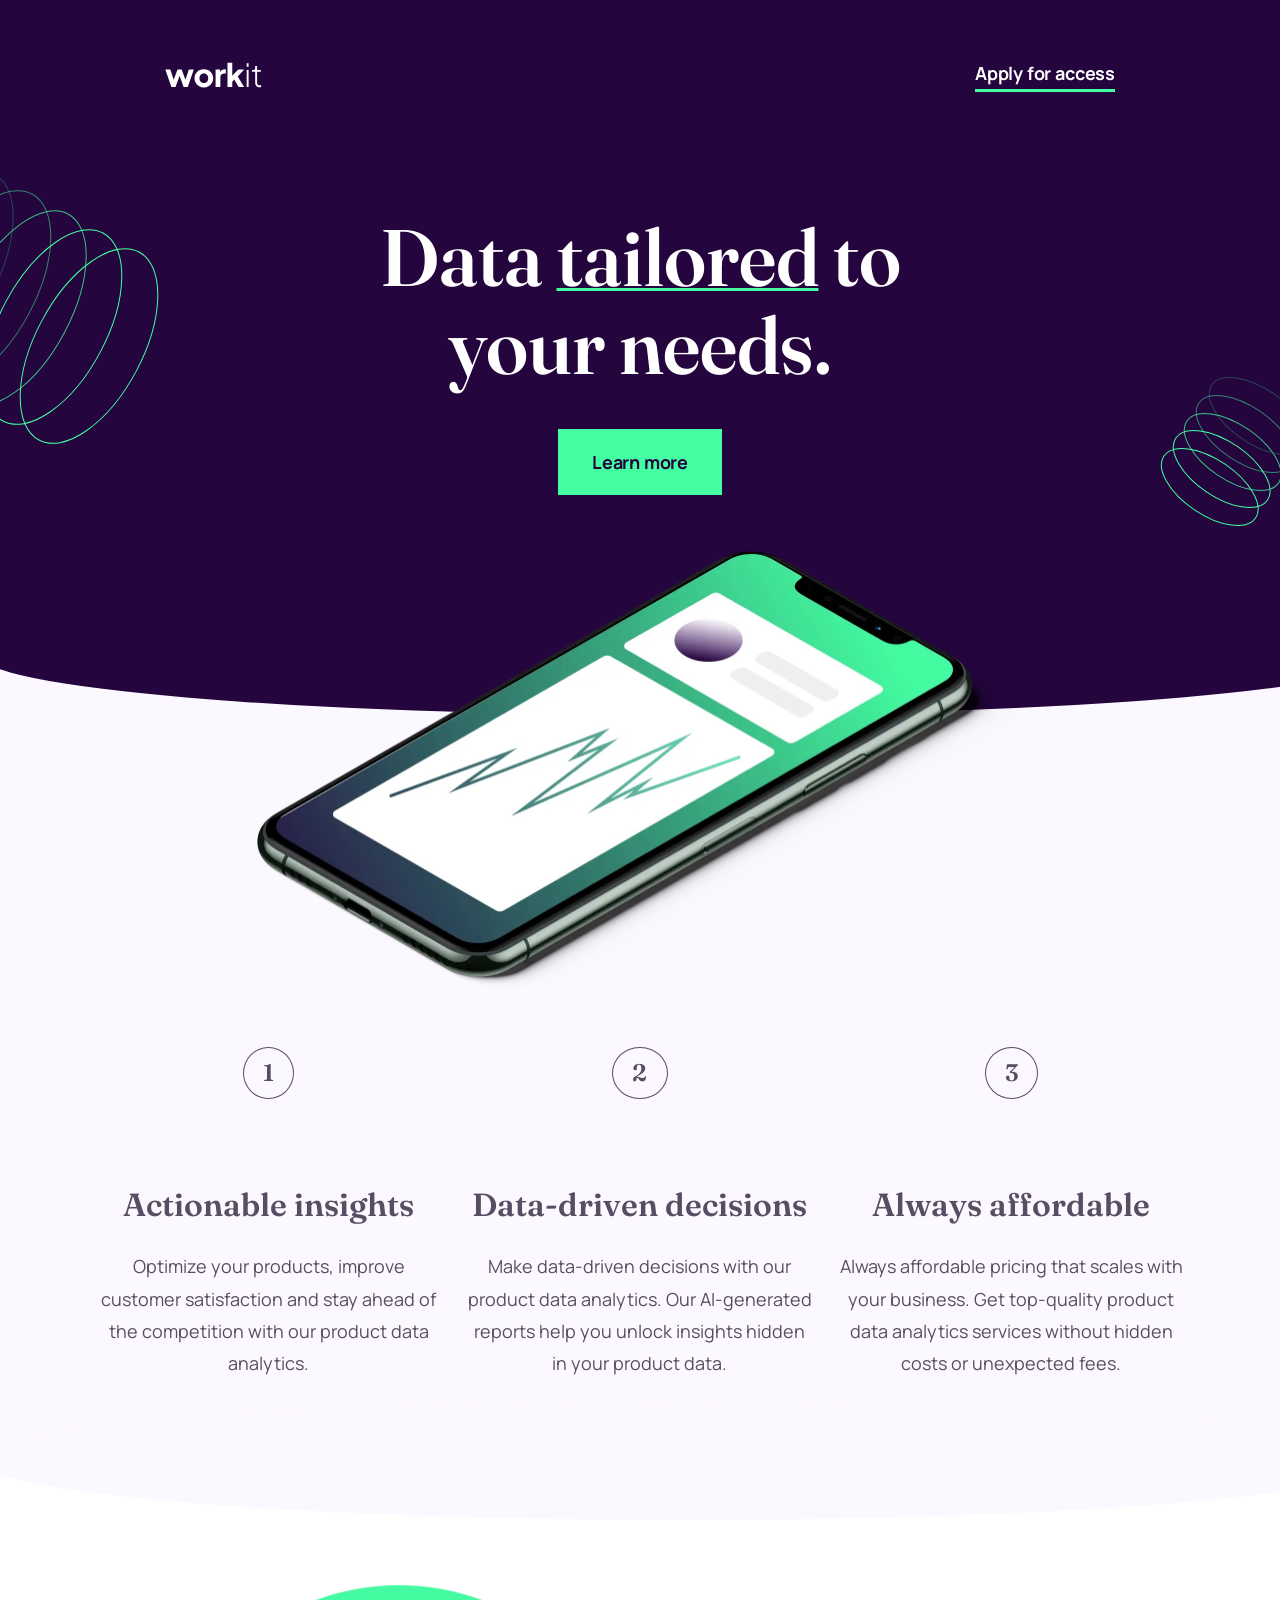
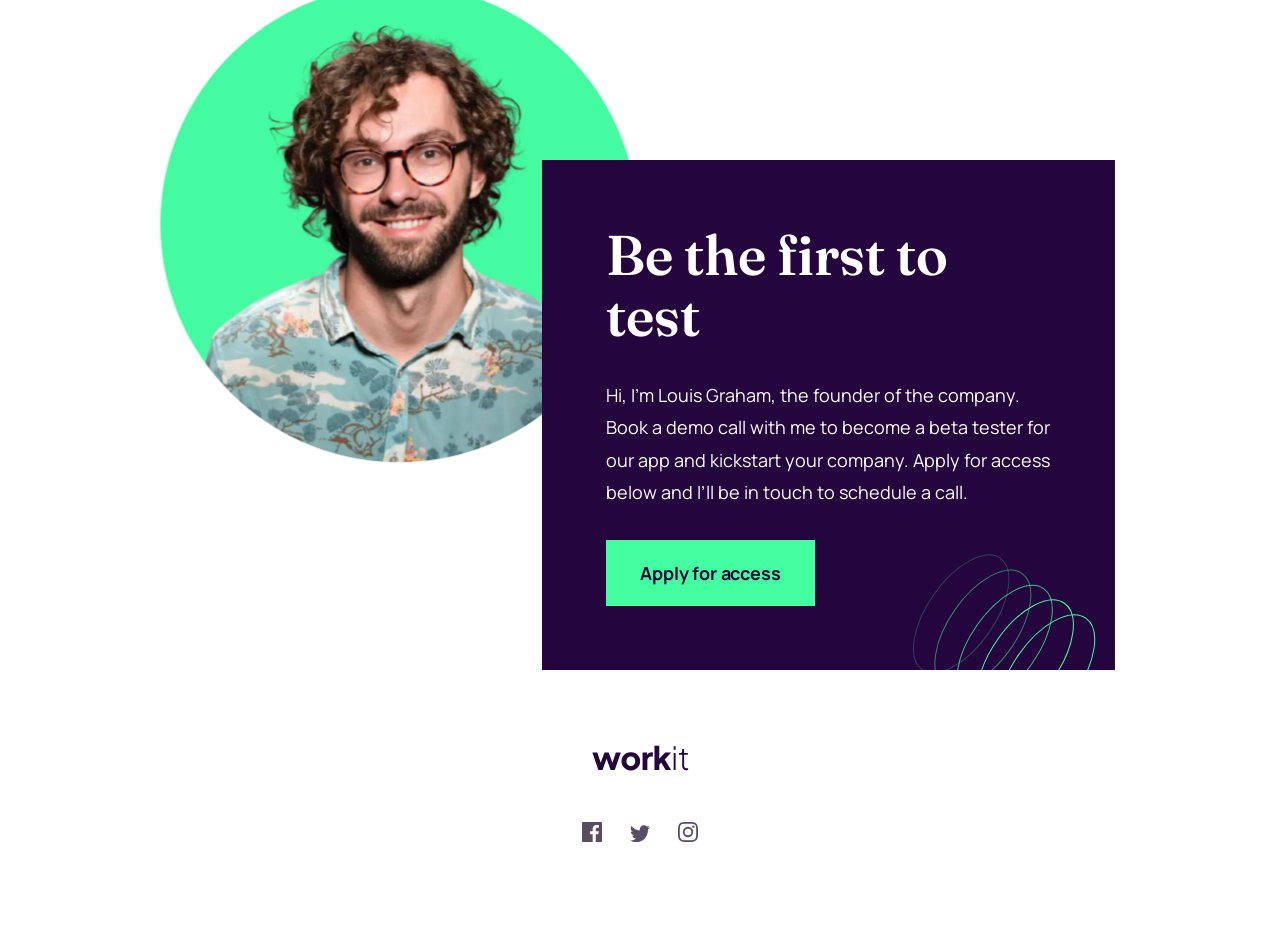
==== index.html @ f48240b0 "change directory" ====
<!DOCTYPE html>
<html lang="en">
  <head>
    <meta charset="UTF-8" />
    <meta name="viewport" content="width=device-width, initial-scale=1.0" />

    <link
      rel="icon"
      type="image/png"
      sizes="32x32"
      href="./assets/images/favicon-32x32.png"
    />

    <link rel="preconnect" href="https://fonts.googleapis.com" />
    <link rel="preconnect" href="https://fonts.gstatic.com" crossorigin />
    <link
      href="https://fonts.googleapis.com/css2?family=Fraunces:ital,opsz,wght@0,9..144,100..900;1,9..144,100..900&family=Manrope:wght@200..800&display=swap"
      rel="stylesheet"
    />
    <link rel="stylesheet" href="css/style.css" />
    <title>Frontend Mentor | Workit landing page</title>
  </head>
  <body class="bg-accent">
    <header class="primary-header bg-dark">
      <nav class="primary-nav">
        <a href="#" aria-label="workit landing page logo"
          ><img src="assets/images/logo-light.svg" alt=""
        /></a>
        <a href="#" class="btn btn-secondary">Apply for access</a>
      </nav>
    </header>
    <main>
      <section class="main-heading bg-dark">
        <h1 class="page-title">Data <em>tailored</em> to your needs.</h1>
        <a href="#" class="btn btn-primary">Learn more</a>
      </section>
      <img
        src="assets/images/image-hero.webp"
        alt="A modern smartphone with a green and white abstract design on the screen, placed diagonally"
        class="phone"
      />
      <div class="product-container">
        <section class="product-features">
          <div class="product-feature">
            <p class="h2 feature-number">1</p>
            <div class="feature-text">
              <h3 class="section-title">Actionable insights</h3>
              <p>
                Optimize your products, improve customer satisfaction and stay
                ahead of the competition with our product data analytics.
              </p>
            </div>
          </div>
          <div class="product-feature">
            <p class="h2 feature-number">2</p>
            <div class="feature-text">
              <h3 class="section-title">Data-driven decisions</h3>
              <p>
                Make data-driven decisions with our product data analytics. Our
                AI-generated reports help you unlock insights hidden in your
                product data.
              </p>
            </div>
          </div>
          <div class="product-feature">
            <p class="h2 feature-number">3</p>
            <div class="feature-text">
              <h3 class="section-title">Always affordable</h3>
              <p>
                Always affordable pricing that scales with your business. Get
                top-quality product data analytics services without hidden costs
                or unexpected fees.
              </p>
            </div>
          </div>
        </section>
      </div>
      <section class="founder bg-white">
        <img
          src="assets/images/image-founder.webp"
          alt="Portrait of Louis Graham, founder of the company with green background, a Hawaiian T-shirt and glasses."
          class="founder-profile"
        />
        <div class="founder-info bg-dark">
          <h2 class="founder-title">Be the first to test</h2>
          <p>
            Hi, I'm Louis Graham, the founder of the company. Book a demo call
            with me to become a beta tester for our app and kickstart your
            company. Apply for access below and I’ll be in touch to schedule a
            call.
          </p>
          <a href="" class="btn btn-primary">Apply for access</a>
        </div>
      </section>
    </main>
    <footer class="bg-white">
      <a href="#" aria-label="workit landing page logo"
        ><img src="assets/images/logo-dark.svg" alt=""
      /></a>
      <ul class="socials">
        <li>
          <a href="#" aria-label="facebook page of this website"
            ><span class="icon icon-facebook"></span
          ></a>
        </li>
        <li>
          <a href="#" aria-label="twitter page of this website"
            ><span class="icon icon-twitter"></span
          ></a>
        </li>
        <li>
          <a href="#" aria-label="instagram page of this website"
            ><span class="icon icon-instagram"></span
          ></a>
        </li>
      </ul>
    </footer>
  </body>
</html>
---- css/style.css ----
/* Box sizing rules */
*,
*::before,
*::after {
  box-sizing: border-box;
}

/* Prevent font size inflation */
html {
  -moz-text-size-adjust: none;
  -webkit-text-size-adjust: none;
  text-size-adjust: none;
}

/* Remove default margin in favour of better control in authored CSS */
body,
h1,
.h1,
h2,
.h2,
h3,
.h3,
h4,
.h4,
p {
  margin: 0;
}

/* Remove list styles on ul, ol elements with a list role, which suggests default styling will be removed */
ul,
ol {
  list-style: none;
  padding: 0;
}

/* Set core body defaults */
body {
  min-height: 100vh;
  line-height: 1.8;
  font-family: "Manrope", sans-serif;
  font-size: 1rem;
  font-weight: 400;
  text-align: center;
}
@media (min-width: 75rem) {
  body {
    font-size: 1.125rem;
  }
}

/* Set shorter line heights on headings and interactive elements */
h1,
h2,
h3,
h4,
button,
input,
label {
  line-height: 1.1;
}

/* Make images easier to work with */
img,
picture {
  max-width: 100%;
  height: auto;
  display: block;
}

/* Inherit fonts for inputs and buttons */
/* Inherit fonts for inputs and buttons */
input,
button,
textarea,
select {
  font-family: inherit;
  font-size: inherit;
}

.visually-hidden:not(:focus):not(:active) {
  clip: rect(0 0 0 0);
  clip-path: inset(50%);
  height: 1px;
  overflow: hidden;
  position: absolute;
  white-space: nowrap;
  width: 1px;
}

.sr-only {
  position: absolute;
  width: 1px;
  height: 1px;
  padding: 0;
  margin: -1px;
  overflow: hidden;
  clip: rect(0, 0, 0, 0);
  white-space: nowrap;
  border-width: 0;
}

.bg-dark {
  color: #ffffff;
  background: #24053e;
}

.bg-accent {
  color: #584d62;
  background-color: #fcf8ff;
}

.bg-white {
  color: black;
  background-color: #ffffff;
}

h1,
h2,
.h2,
h3 {
  font-family: "Fraunces", serif;
  font-weight: 600;
}

.page-title {
  font-size: 3.125rem;
}
@media (min-width: 48.125rem) {
  .page-title {
    font-size: 3.75rem;
  }
}
@media (min-width: 75rem) {
  .page-title {
    font-size: 5rem;
  }
}
.page-title em {
  font-style: normal;
  text-decoration: underline;
  text-decoration-color: #44ffa1;
  text-decoration-thickness: 3px;
}

.feature-number {
  display: inline-block;
  font-size: 1.25rem;
  line-height: 1.6;
  padding: 0.25em 0.8em;
  border: 1px solid #584d62;
  border-radius: 50%;
}
@media (min-width: 75rem) {
  .feature-number {
    font-size: 1.5rem;
  }
}

.section-title {
  font-size: 1.75rem;
}
@media (min-width: 75rem) {
  .section-title {
    font-size: 2rem;
  }
}

.founder-title {
  font-size: 2rem;
}
@media (min-width: 48.125rem) {
  .founder-title {
    font-size: 3rem;
  }
}
@media (min-width: 75rem) {
  .founder-title {
    font-size: 3.5rem;
  }
}

.btn {
  display: inline-block;
  text-decoration: none;
  font-weight: 700;
  line-height: 1.8;
  letter-spacing: -0.18px;
}

.btn-primary {
  background-color: #44ffa1;
  color: #24053e;
  padding: 0.8em 1.8em;
  border: 2px solid #44ffa1;
}

.btn-primary:hover,
.btn-primary:focus {
  background-color: transparent;
  color: #44ffa1;
}

.btn-secondary {
  color: #ffffff;
  border-bottom: 3px solid #44ffa1;
}

.btn-secondary:hover,
.btn-secondary:focus {
  color: #44ffa1;
}

/* General Layout */
/* Header Components */
.primary-nav {
  display: flex;
  align-items: center;
  padding: 2rem 1rem;
}
.primary-nav .btn-secondary {
  margin-left: auto;
}
@media (min-width: 48.125rem) {
  .primary-nav {
    padding: 2.4375rem 2rem;
  }
}
@media (min-width: 75rem) {
  .primary-nav {
    padding: 3.5625rem 10.3125rem;
  }
}

/* Main Components */
.main-heading {
  position: relative;
  padding: 4rem 1rem;
  padding-bottom: 7.5rem;
  /* Curve line at the botton of the section */
}
.main-heading > * + * {
  margin-top: 2.5rem;
}
.main-heading::after {
  content: "";
  position: absolute;
  bottom: -60px;
  left: -20px;
  right: -20px;
  display: block;
  width: 110%;
  height: 120px;
  border-radius: 50%;
  margin: 0 auto;
  background-color: #24053e;
}
.main-heading .page-title {
  max-width: 35rem;
  margin: 0 auto;
}
@media (min-width: 48.125rem) {
  .main-heading {
    background-image: url(/starter-code/assets/images/bg-pattern-1.svg), url(/starter-code/assets/images/bg-pattern-2.svg);
    background-repeat: no-repeat no-repeat;
    background-position: top left -12.5em, bottom 6.25em right -6.25em;
    padding-bottom: 10rem;
  }
}
@media (min-width: 75rem) {
  .main-heading {
    background-position: top left -8.5em, bottom 6.25em right -2.25em;
  }
  .main-heading .page-title {
    max-width: 39.6875rem;
  }
}

.phone {
  position: relative;
  z-index: 1;
  margin: 0 auto;
  width: 514px;
  height: 296px;
  margin-top: -6.5rem;
  visibility: hidden;
}
@media (min-width: 48.125rem) {
  .phone {
    visibility: visible;
  }
}
@media (min-width: 75rem) {
  .phone {
    width: 767px;
    height: 440px;
  }
}

.product-features {
  position: relative;
  display: flex;
  flex-direction: column;
  gap: 2.5rem;
  padding: 0 1rem;
  padding-bottom: 5rem;
  max-width: 35.625rem;
  margin: 0 auto;
}
.product-features > * {
  flex-basis: 100%;
}
@media (min-width: 48.125rem) {
  .product-features {
    display: flex;
    flex-direction: column;
    gap: 3rem;
    padding-top: 3.5rem;
    text-align: left;
  }
  .product-features > * {
    flex-basis: 100%;
  }
}
@media (min-width: 75rem) {
  .product-features {
    display: flex;
    flex-direction: row;
    gap: 1.625rem;
    max-width: 70rem;
    text-align: center;
  }
  .product-features > * {
    flex-basis: 100%;
  }
}

.product-container {
  position: relative;
  /* Curve line at the botton of the section */
}
.product-container::after {
  content: "";
  position: absolute;
  bottom: -60px;
  left: -20px;
  right: -20px;
  display: block;
  width: 110%;
  height: 120px;
  border-radius: 50%;
  margin: 0 auto;
  background-color: #fcf8ff;
}

.product-feature > * + * {
  margin-top: 1.5rem;
}
@media (min-width: 48.125rem) {
  .product-feature {
    display: flex;
    flex-direction: row;
    gap: 2rem;
    align-items: center;
  }
}
@media (min-width: 75rem) {
  .product-feature {
    flex-direction: column;
  }
  .product-feature > * + * {
    margin-top: 3.5rem;
  }
}
.product-feature .feature-text > * + * {
  margin-top: 1rem;
}
@media (min-width: 75rem) {
  .product-feature .feature-text > * + * {
    margin-top: 1.75rem;
  }
}

.founder {
  padding: 6.25rem 1rem 4.6875rem;
}
@media (min-width: 48.125rem) {
  .founder {
    display: flex;
    justify-content: center;
    align-items: center;
    padding: 15.625rem 2.5rem 4.6875rem 2.5rem;
  }
}
@media (min-width: 75rem) {
  .founder {
    padding: 18.75rem 10.3125rem 4.6875rem 4.0625rem;
  }
}
.founder .founder-profile {
  width: 280px;
  height: 280px;
  transform: translateY(3.125rem);
  margin-inline: auto;
}
@media (min-width: 48.125rem) {
  .founder .founder-profile {
    margin-inline: revert;
    transform: translate(20%, -40%);
  }
}
@media (min-width: 75rem) {
  .founder .founder-profile {
    width: 477px;
    height: 477px;
    transform: translate(20%, -40%);
  }
}
.founder .founder-info {
  position: relative;
  z-index: 1;
  padding: 2rem;
}
.founder .founder-info > * + * {
  margin-top: 1.25rem;
}
@media (min-width: 48.125rem) {
  .founder .founder-info {
    padding: 3rem 3.5rem;
    background-image: url(/starter-code/assets/images/bg-pattern-3.svg);
    background-repeat: no-repeat;
    background-position: bottom -5rem right;
    text-align: left;
  }
  .founder .founder-info > * + * {
    margin-top: 1.5rem;
  }
}
@media (min-width: 75rem) {
  .founder .founder-info {
    padding: 4rem;
    max-width: 45.625rem;
  }
  .founder .founder-info > * + * {
    margin-top: 2rem;
  }
}

/* Footer Components */
footer {
  padding-bottom: 3.75rem;
}
footer img {
  margin: 0 auto;
}
footer .socials {
  margin-top: 3rem;
  display: flex;
  justify-content: center;
  align-items: center;
  gap: 1.75rem;
}

.icon {
  display: inline-block;
  width: 20px;
  height: 20px;
  background-size: cover;
}

.icon-facebook {
  background-image: url(/starter-code/assets/images/icon-facebook.svg);
}

.icon-twitter {
  background-image: url(/starter-code/assets/images/icon-twitter.svg);
  width: 20px;
  height: 16.25px;
}

.icon-instagram {
  background-image: url(/starter-code/assets/images/icon-instagram.svg);
}

.icon:hover {
  filter: invert(27%) sepia(51%) saturate(2878%) hue-rotate(273deg) brightness(13%) contrast(85%);
}

/*# sourceMappingURL=style.css.map */
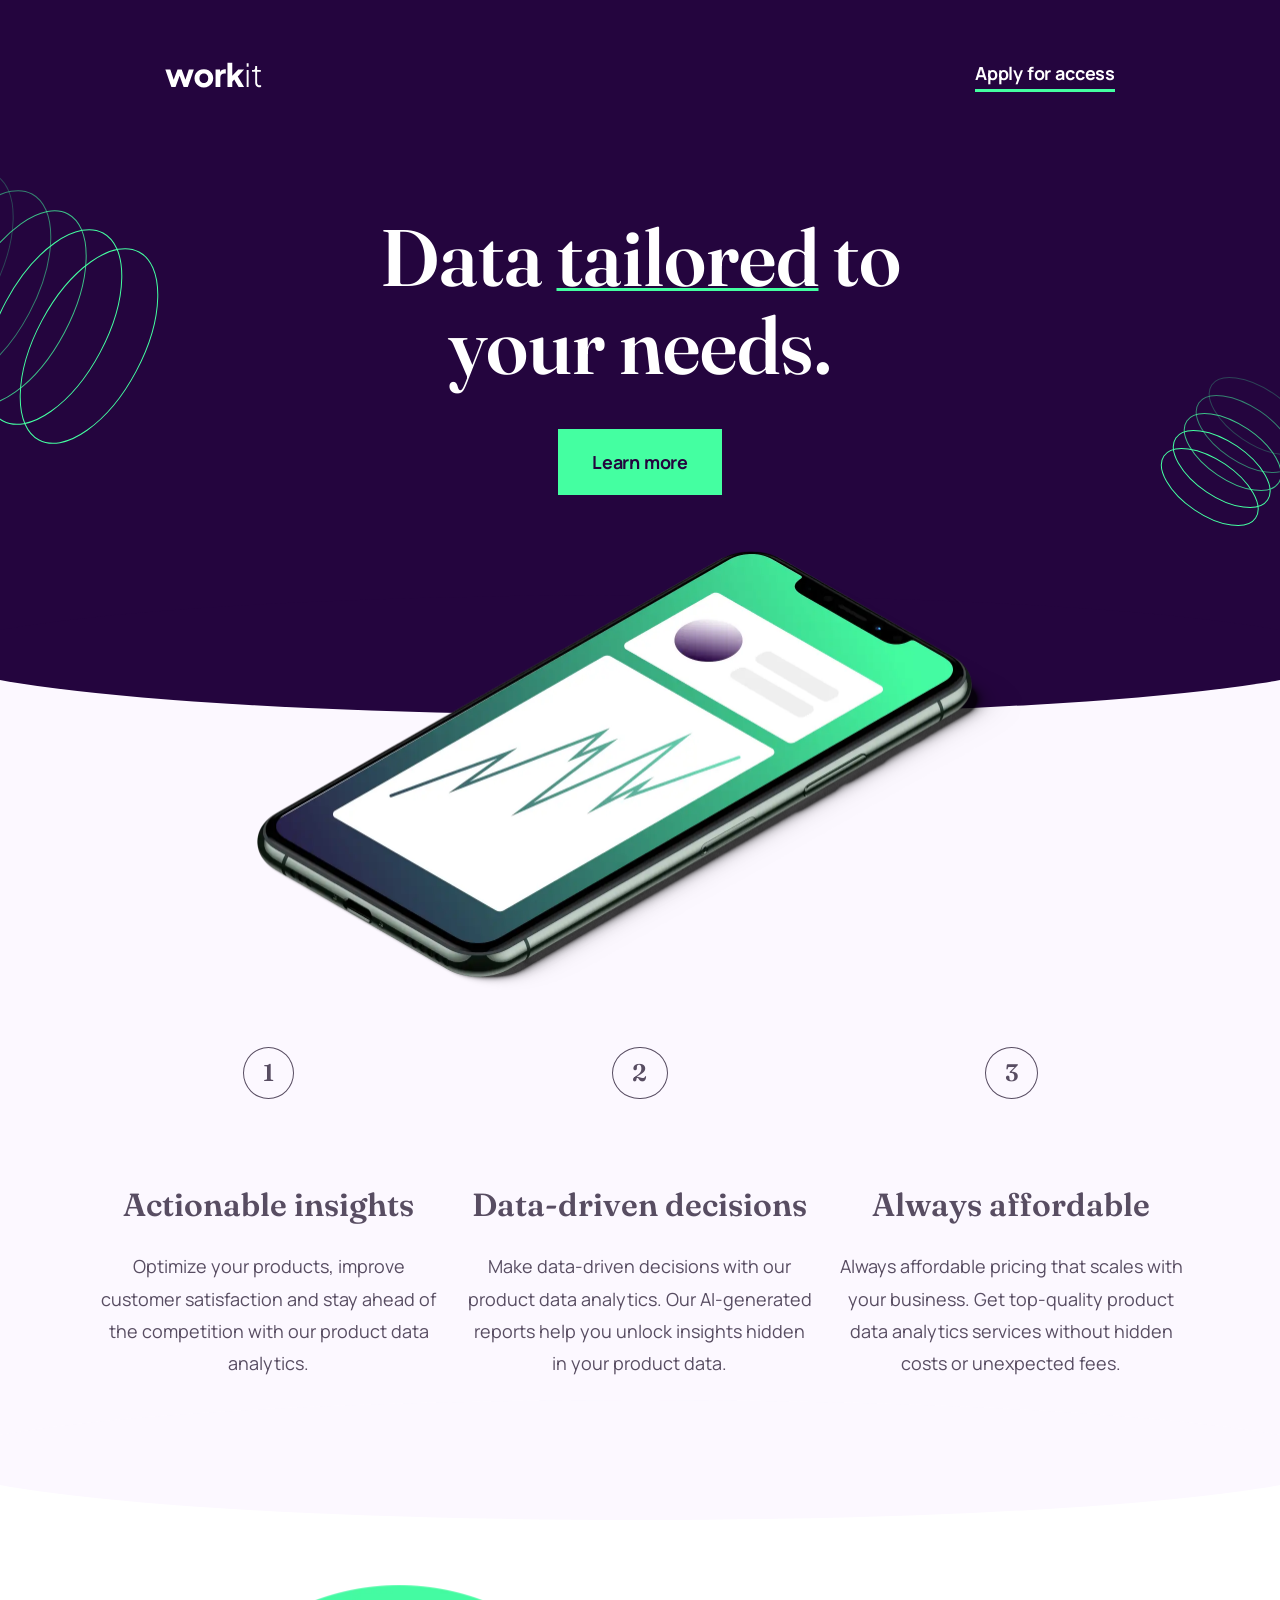
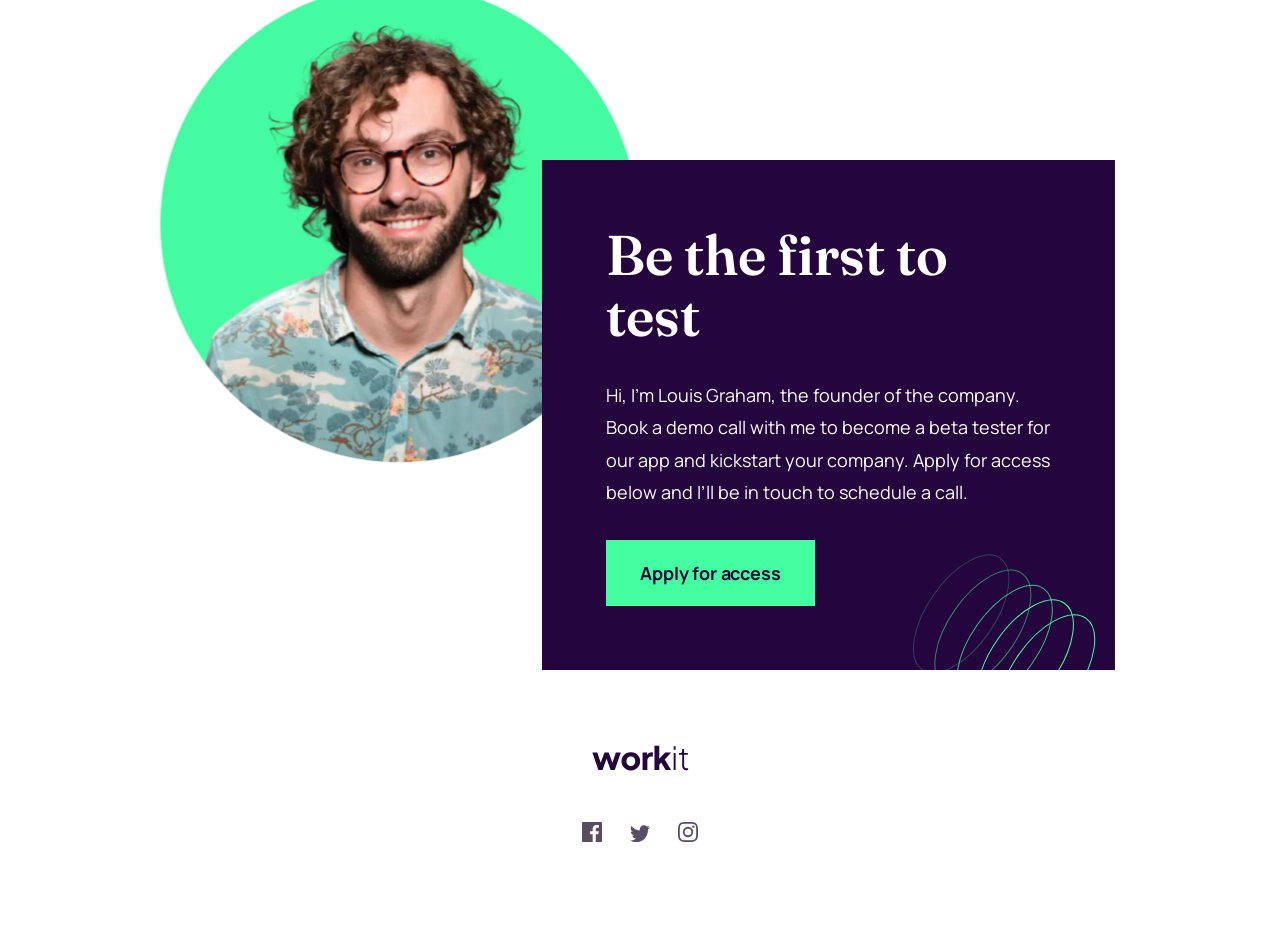
==== commit 9b2f645c: "Solved some bugs Adding overflow property to <main> tag" ====
--- a/index.html
+++ b/index.html
@@ -33,6 +33,7 @@
       <section class="main-heading bg-dark">
         <h1 class="page-title">Data <em>tailored</em> to your needs.</h1>
         <a href="#" class="btn btn-primary">Learn more</a>
+        <span class="curve"></span>
       </section>
       <img
         src="assets/images/image-hero.webp"
--- a/css/style.css
+++ b/css/style.css
@@ -231,6 +231,10 @@
   }
 }
 
+main {
+  overflow: hidden;
+}
+
 /* Main Components */
 .main-heading {
   position: relative;
@@ -245,13 +249,12 @@
   content: "";
   position: absolute;
   bottom: -60px;
-  left: -20px;
-  right: -20px;
+  left: -5%;
+  right: 0;
   display: block;
   width: 110%;
   height: 120px;
   border-radius: 50%;
-  margin: 0 auto;
   background-color: #24053e;
 }
 .main-heading .page-title {
@@ -260,7 +263,7 @@
 }
 @media (min-width: 48.125rem) {
   .main-heading {
-    background-image: url(/starter-code/assets/images/bg-pattern-1.svg), url(/starter-code/assets/images/bg-pattern-2.svg);
+    background-image: url(/assets/images/bg-pattern-1.svg), url(/assets/images/bg-pattern-2.svg);
     background-repeat: no-repeat no-repeat;
     background-position: top left -12.5em, bottom 6.25em right -6.25em;
     padding-bottom: 10rem;
@@ -342,13 +345,12 @@
   content: "";
   position: absolute;
   bottom: -60px;
-  left: -20px;
-  right: -20px;
+  left: -5%;
+  right: 0;
   display: block;
   width: 110%;
   height: 120px;
   border-radius: 50%;
-  margin: 0 auto;
   background-color: #fcf8ff;
 }
 
@@ -426,7 +428,7 @@
 @media (min-width: 48.125rem) {
   .founder .founder-info {
     padding: 3rem 3.5rem;
-    background-image: url(/starter-code/assets/images/bg-pattern-3.svg);
+    background-image: url(/assets/images/bg-pattern-3.svg);
     background-repeat: no-repeat;
     background-position: bottom -5rem right;
     text-align: left;
@@ -468,17 +470,17 @@
 }
 
 .icon-facebook {
-  background-image: url(/starter-code/assets/images/icon-facebook.svg);
+  background-image: url(/assets/images/icon-facebook.svg);
 }
 
 .icon-twitter {
-  background-image: url(/starter-code/assets/images/icon-twitter.svg);
+  background-image: url(/assets/images/icon-twitter.svg);
   width: 20px;
   height: 16.25px;
 }
 
 .icon-instagram {
-  background-image: url(/starter-code/assets/images/icon-instagram.svg);
+  background-image: url(/assets/images/icon-instagram.svg);
 }
 
 .icon:hover {
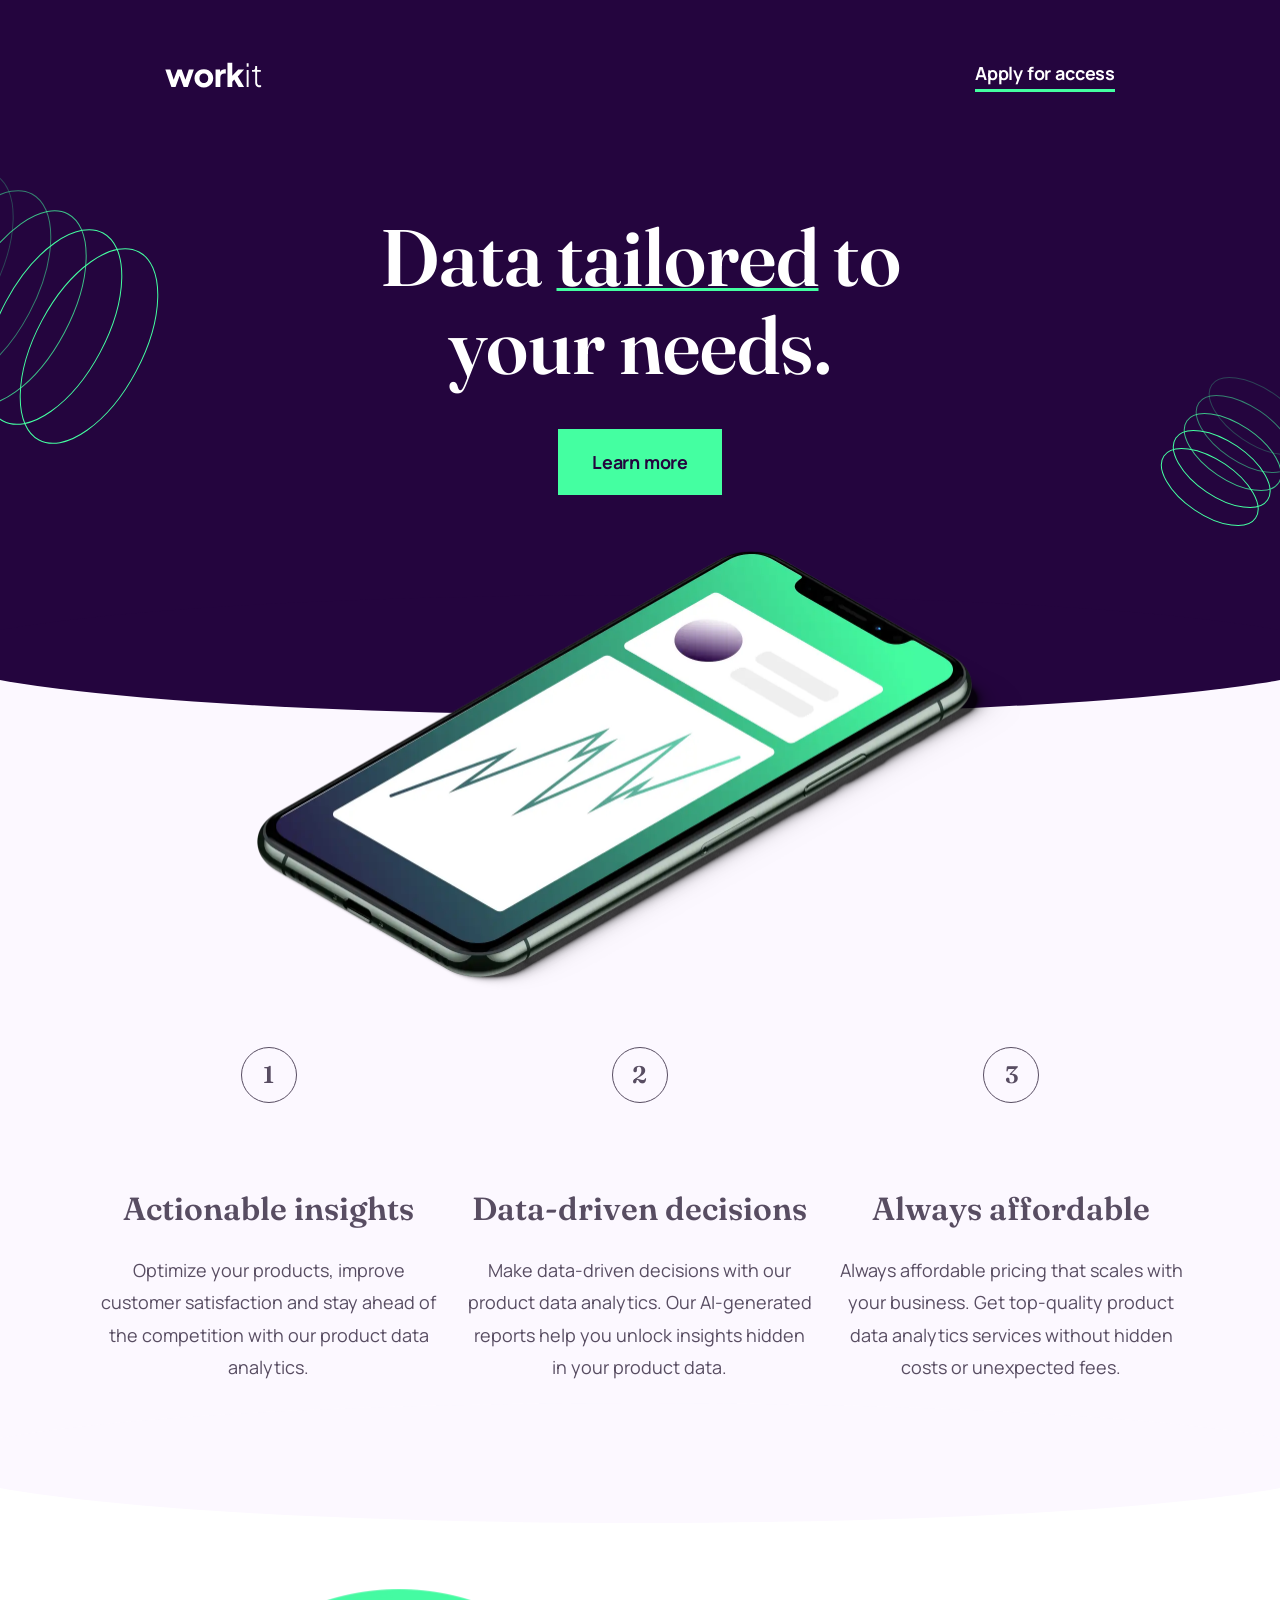
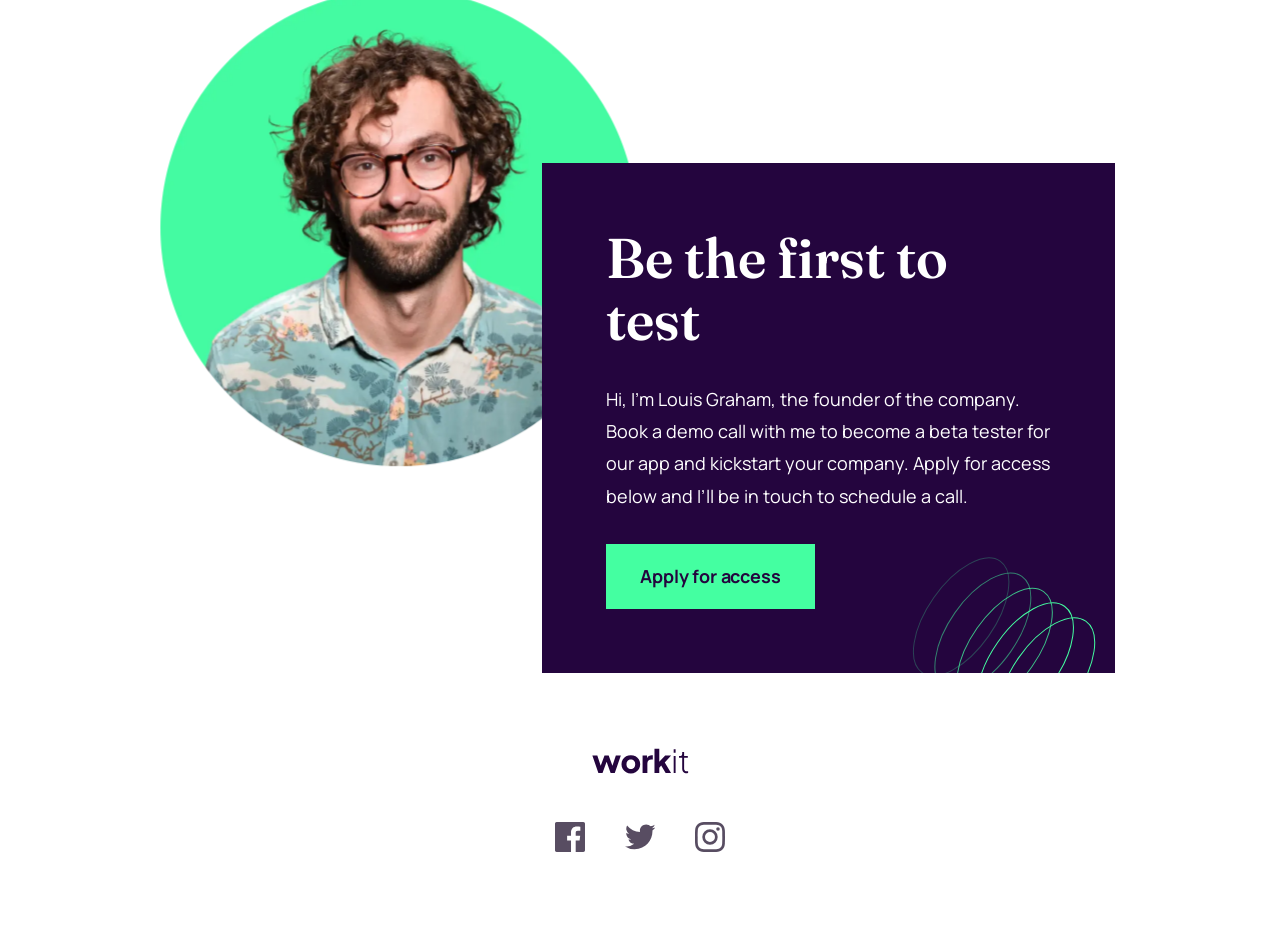
==== commit 38083334: "Solve some bugs" ====
--- a/index.html
+++ b/index.html
@@ -23,7 +23,7 @@
   <body class="bg-accent">
     <header class="primary-header bg-dark">
       <nav class="primary-nav">
-        <a href="#" aria-label="workit landing page logo"
+        <a href="#" aria-label="Workit - Home"
           ><img src="assets/images/logo-light.svg" alt=""
         /></a>
         <a href="#" class="btn btn-secondary">Apply for access</a>
@@ -33,7 +33,6 @@
       <section class="main-heading bg-dark">
         <h1 class="page-title">Data <em>tailored</em> to your needs.</h1>
         <a href="#" class="btn btn-primary">Learn more</a>
-        <span class="curve"></span>
       </section>
       <img
         src="assets/images/image-hero.webp"
@@ -41,40 +40,40 @@
         class="phone"
       />
       <div class="product-container">
-        <section class="product-features">
-          <div class="product-feature">
-            <p class="h2 feature-number">1</p>
+        <ol class="product-features">
+          <li class="product-feature">
+            <p class="h2 feature-number" aria-hidden="true">1</p>
             <div class="feature-text">
-              <h3 class="section-title">Actionable insights</h3>
+              <h2 class="section-title">Actionable insights</h2>
               <p>
                 Optimize your products, improve customer satisfaction and stay
                 ahead of the competition with our product data analytics.
               </p>
             </div>
-          </div>
-          <div class="product-feature">
-            <p class="h2 feature-number">2</p>
+          </li>
+          <li class="product-feature">
+            <p class="h2 feature-number" aria-hidden="true">2</p>
             <div class="feature-text">
-              <h3 class="section-title">Data-driven decisions</h3>
+              <h2 class="section-title">Data-driven decisions</h2>
               <p>
                 Make data-driven decisions with our product data analytics. Our
                 AI-generated reports help you unlock insights hidden in your
                 product data.
               </p>
             </div>
-          </div>
-          <div class="product-feature">
-            <p class="h2 feature-number">3</p>
+          </li>
+          <li class="product-feature">
+            <p class="h2 feature-number" aria-hidden="true">3</p>
             <div class="feature-text">
-              <h3 class="section-title">Always affordable</h3>
+              <h2 class="section-title">Always affordable</h2>
               <p>
                 Always affordable pricing that scales with your business. Get
                 top-quality product data analytics services without hidden costs
                 or unexpected fees.
               </p>
             </div>
-          </div>
-        </section>
+          </li>
+        </ol>
       </div>
       <section class="founder bg-white">
         <img
@@ -95,7 +94,7 @@
       </section>
     </main>
     <footer class="bg-white">
-      <a href="#" aria-label="workit landing page logo"
+      <a href="#" aria-label="Workit - Home"
         ><img src="assets/images/logo-dark.svg" alt=""
       /></a>
       <ul class="socials">
--- a/css/style.css
+++ b/css/style.css
@@ -143,16 +143,25 @@
 }
 
 .feature-number {
+  width: 3rem;
+  height: 2.875rem;
+  padding-top: 0.375rem;
   display: inline-block;
   font-size: 1.25rem;
   line-height: 1.6;
-  padding: 0.25em 0.8em;
   border: 1px solid #584d62;
   border-radius: 50%;
 }
 @media (min-width: 75rem) {
   .feature-number {
     font-size: 1.5rem;
+  }
+}
+@media (min-width: 75rem) {
+  .feature-number {
+    width: 3.5rem;
+    height: 3.5rem;
+    padding-top: 0.5rem;
   }
 }
 
@@ -459,13 +468,13 @@
   display: flex;
   justify-content: center;
   align-items: center;
-  gap: 1.75rem;
+  gap: 2.5rem;
 }
 
 .icon {
   display: inline-block;
-  width: 20px;
-  height: 20px;
+  width: 1.875rem;
+  height: 1.875rem;
   background-size: cover;
 }
 
@@ -475,8 +484,8 @@
 
 .icon-twitter {
   background-image: url(/assets/images/icon-twitter.svg);
-  width: 20px;
-  height: 16.25px;
+  width: 1.875rem;
+  height: 1.625rem;
 }
 
 .icon-instagram {
